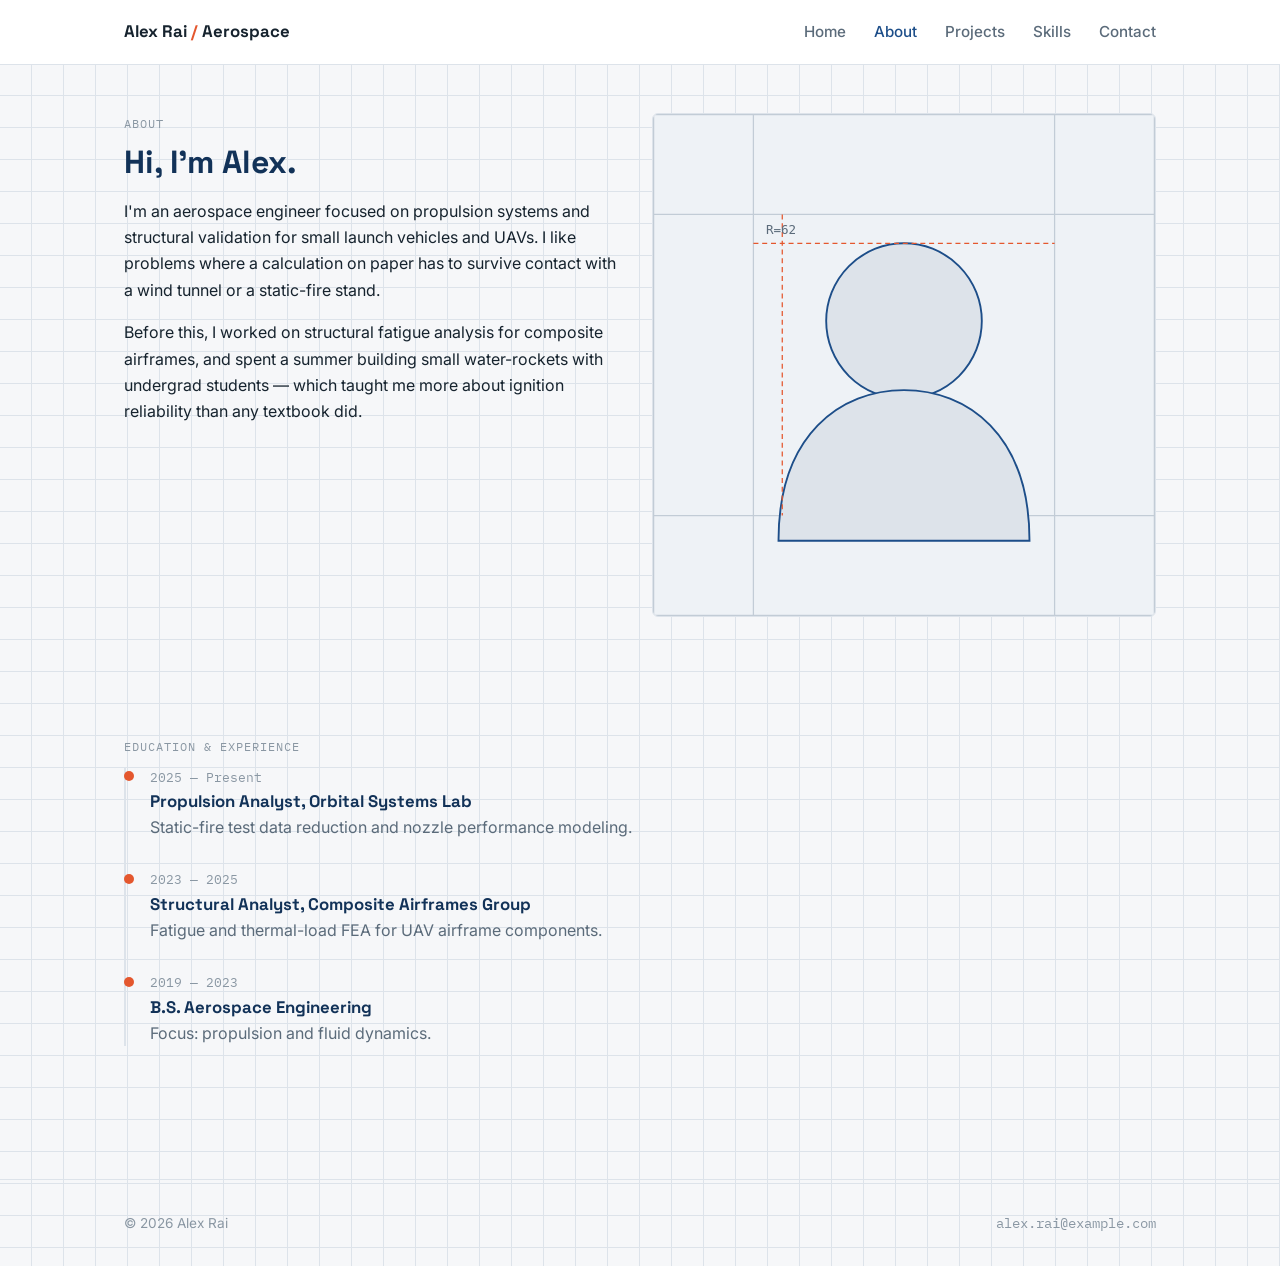
==== about.html @ cb61c3d7 "Add aerospace engineering site pages" ====
<!doctype html>
<html lang="en">
<head>
<meta charset="utf-8" />
<meta name="viewport" content="width=device-width, initial-scale=1" />
<title>About — Alex Rai</title>
<link rel="preconnect" href="https://fonts.googleapis.com" />
<link href="https://fonts.googleapis.com/css2?family=Space+Grotesk:wght@500;700&family=Inter:wght@400;500;600&family=IBM+Plex+Mono:wght@400;500&display=swap" rel="stylesheet" />
<link rel="stylesheet" href="style.css" />
</head>
<body>

  <header class="site-header">
    <div class="wrap">
      <a href="index.html" class="brand">Alex Rai <span>/</span> Aerospace</a>
      <nav class="site-nav">
        <a href="index.html">Home</a>
        <a href="about.html" class="active">About</a>
        <a href="projects.html">Projects</a>
        <a href="skills.html">Skills</a>
        <a href="contact.html">Contact</a>
      </nav>
    </div>
  </header>

  <section style="padding-top:3rem">
    <div class="wrap grid-2">
      <div>
        <p class="section-label">About</p>
        <h1 style="font-size:2rem">Hi, I'm Alex.</h1>
        <p>
          I'm an aerospace engineer focused on propulsion systems and structural
          validation for small launch vehicles and UAVs. I like problems where
          a calculation on paper has to survive contact with a wind tunnel or
          a static-fire stand.
        </p>
        <p>
          Before this, I worked on structural fatigue analysis for composite
          airframes, and spent a summer building small water-rockets with
          undergrad students — which taught me more about ignition reliability
          than any textbook did.
        </p>
      </div>
      <div>
        <img src="images/portrait-placeholder.svg" alt="Placeholder portrait of Alex Rai" style="width:100%; border-radius:6px; border:1px solid var(--border)" />
      </div>
    </div>
  </section>

  <section>
    <div class="wrap">
      <p class="section-label">Education &amp; experience</p>
      <div class="timeline">
        <div class="timeline-item">
          <div class="timeline-date">2025 — Present</div>
          <h3 style="font-size:1.05rem; margin:0.2rem 0">Propulsion Analyst, Orbital Systems Lab</h3>
          <p style="color:var(--text-muted); margin:0">Static-fire test data reduction and nozzle performance modeling.</p>
        </div>
        <div class="timeline-item">
          <div class="timeline-date">2023 — 2025</div>
          <h3 style="font-size:1.05rem; margin:0.2rem 0">Structural Analyst, Composite Airframes Group</h3>
          <p style="color:var(--text-muted); margin:0">Fatigue and thermal-load FEA for UAV airframe components.</p>
        </div>
        <div class="timeline-item">
          <div class="timeline-date">2019 — 2023</div>
          <h3 style="font-size:1.05rem; margin:0.2rem 0">B.S. Aerospace Engineering</h3>
          <p style="color:var(--text-muted); margin:0">Focus: propulsion and fluid dynamics.</p>
        </div>
      </div>
    </div>
  </section>

  <footer class="site-footer">
    <div class="wrap">
      <span>&copy; 2026 Alex Rai</span>
      <span class="mono">alex.rai@example.com</span>
    </div>
  </footer>

</body>
</html>
---- style.css ----
/* =====================================================
   DESIGN TOKENS
   Change a value here and it updates EVERYWHERE it's used.
   This is the entire reason we use variables instead of
   typing the same color/font in a hundred places.
   ===================================================== */
:root {
  --bg: #f6f7f9;
  --surface: #ffffff;
  --border: #dde3ea;
  --border-strong: #c2ccd6;

  --text: #16232e;
  --text-muted: #5b6b7a;
  --text-dim: #8a97a3;

  --primary: #1d4e89;      /* blueprint blue - headings, links, nav */
  --primary-dark: #123258;
  --accent: #e4572e;       /* aerospace orange - buttons, highlights */
  --accent-dark: #c8431d;

  --font-display: 'Space Grotesk', 'Segoe UI', sans-serif;
  --font-body: 'Inter', -apple-system, sans-serif;
  --font-mono: 'IBM Plex Mono', ui-monospace, monospace;

  --max-w: 1080px;
  --radius: 6px;
}

* { box-sizing: border-box; }

body {
  margin: 0;
  background: var(--bg);
  color: var(--text);
  font-family: var(--font-body);
  font-size: 16px;
  line-height: 1.65;
  /* subtle blueprint grid, this is the site's signature background */
  background-image:
    linear-gradient(var(--border) 1px, transparent 1px),
    linear-gradient(90deg, var(--border) 1px, transparent 1px);
  background-size: 32px 32px;
  background-position: -1px -1px;
}

h1, h2, h3 {
  font-family: var(--font-display);
  color: var(--primary-dark);
  line-height: 1.2;
  margin: 0 0 0.5em;
}

p { margin: 0 0 1em; }
a { color: var(--primary); text-decoration: none; }
a:hover { text-decoration: underline; }

.wrap { max-width: var(--max-w); margin: 0 auto; padding: 0 1.5rem; }

.mono { font-family: var(--font-mono); }

/* =====================================================
   HEADER / NAVIGATION
   The same header markup is copy-pasted at the top of
   EVERY page. This is the main tradeoff of plain multi-page
   HTML (a tool like Astro lets you write this once) - but
   it's simple and totally fine for a site this size.
   ===================================================== */
.site-header {
  background: var(--surface);
  border-bottom: 1px solid var(--border);
  position: sticky;
  top: 0;
  z-index: 10;
}

.site-header .wrap {
  display: flex;
  align-items: center;
  justify-content: space-between;
  height: 64px;
}

.brand {
  font-family: var(--font-display);
  font-weight: 700;
  color: var(--text);
  font-size: 1.05rem;
}

.brand span { color: var(--accent); }

.site-nav {
  display: flex;
  gap: 1.75rem;
}

.site-nav a {
  color: var(--text-muted);
  font-weight: 500;
  font-size: 0.95rem;
}

.site-nav a:hover,
.site-nav a.active {
  color: var(--primary);
  text-decoration: none;
}

/* =====================================================
   BUTTONS
   ===================================================== */
.btn {
  display: inline-block;
  padding: 0.7rem 1.4rem;
  border-radius: var(--radius);
  font-weight: 600;
  font-size: 0.95rem;
  border: 1px solid transparent;
  cursor: pointer;
}

.btn:hover { text-decoration: none; }

.btn-primary {
  background: var(--accent);
  color: #fff;
}
.btn-primary:hover { background: var(--accent-dark); }

.btn-outline {
  background: transparent;
  border-color: var(--border-strong);
  color: var(--text);
}
.btn-outline:hover { border-color: var(--primary); color: var(--primary); }

/* =====================================================
   HERO (homepage top section)
   ===================================================== */
.hero {
  padding: 5rem 0 4rem;
}

.hero__grid {
  display: grid;
  grid-template-columns: 1.2fr 0.8fr;
  gap: 3rem;
  align-items: center;
}

.eyebrow {
  font-family: var(--font-mono);
  font-size: 0.8rem;
  letter-spacing: 0.08em;
  text-transform: uppercase;
  color: var(--accent-dark);
  margin-bottom: 1rem;
}

.hero h1 {
  font-size: clamp(2.2rem, 4vw, 3.2rem);
}

.hero__tagline {
  color: var(--text-muted);
  font-size: 1.15rem;
  max-width: 48ch;
  margin-bottom: 2rem;
}

.hero__actions { display: flex; gap: 1rem; }

.hero__portrait img {
  width: 100%;
  border-radius: var(--radius);
  border: 1px solid var(--border);
  display: block;
}

@media (max-width: 760px) {
  .hero__grid { grid-template-columns: 1fr; }
}

/* =====================================================
   SECTIONS / CARDS (reused across About, Projects, Skills)
   ===================================================== */
section { padding: 3.5rem 0; }

.section-label {
  font-family: var(--font-mono);
  font-size: 0.78rem;
  letter-spacing: 0.08em;
  text-transform: uppercase;
  color: var(--text-dim);
  margin-bottom: 0.6rem;
}

.card {
  background: var(--surface);
  border: 1px solid var(--border);
  border-radius: var(--radius);
  padding: 1.6rem;
}

.grid-2 { display: grid; grid-template-columns: 1fr 1fr; gap: 1.5rem; }
.grid-3 { display: grid; grid-template-columns: repeat(3, 1fr); gap: 1.5rem; }

@media (max-width: 760px) {
  .grid-2, .grid-3 { grid-template-columns: 1fr; }
}

/* project card */
.project-card img {
  width: 100%;
  border-radius: var(--radius) var(--radius) 0 0;
  display: block;
  border-bottom: 1px solid var(--border);
}

.project-card .card-body { padding: 1.3rem; }

.tag-row { display: flex; flex-wrap: wrap; gap: 0.4rem; margin-top: 0.8rem; }

.tag {
  font-family: var(--font-mono);
  font-size: 0.72rem;
  background: #eef2f6;
  color: var(--primary-dark);
  padding: 0.2rem 0.55rem;
  border-radius: 4px;
}

/* skills page */
.skill-group h3 {
  font-size: 1.05rem;
  border-bottom: 2px solid var(--accent);
  display: inline-block;
  padding-bottom: 0.2rem;
  margin-bottom: 1rem;
}

.skill-list { list-style: none; margin: 0; padding: 0; }
.skill-list li {
  display: flex;
  justify-content: space-between;
  padding: 0.5rem 0;
  border-bottom: 1px solid var(--border);
  font-size: 0.95rem;
}
.skill-list li:last-child { border-bottom: none; }
.skill-level { color: var(--text-dim); font-family: var(--font-mono); font-size: 0.82rem; }

/* timeline (about page) */
.timeline { border-left: 2px solid var(--border); padding-left: 1.5rem; }
.timeline-item { margin-bottom: 1.8rem; position: relative; }
.timeline-item::before {
  content: '';
  position: absolute;
  left: -1.61rem;
  top: 0.3rem;
  width: 10px;
  height: 10px;
  border-radius: 50%;
  background: var(--accent);
}
.timeline-date {
  font-family: var(--font-mono);
  font-size: 0.8rem;
  color: var(--text-dim);
}

/* contact page */
.contact-grid { display: grid; grid-template-columns: 1fr 1fr; gap: 2rem; }
@media (max-width: 760px) { .contact-grid { grid-template-columns: 1fr; } }

.form-field { margin-bottom: 1.1rem; }
.form-field label {
  display: block;
  font-size: 0.85rem;
  font-weight: 600;
  margin-bottom: 0.4rem;
  color: var(--text-muted);
}
.form-field input,
.form-field textarea {
  width: 100%;
  padding: 0.7rem 0.8rem;
  border: 1px solid var(--border-strong);
  border-radius: var(--radius);
  font-family: var(--font-body);
  font-size: 0.95rem;
  background: var(--surface);
  color: var(--text);
}
.form-field textarea { resize: vertical; min-height: 120px; }

.contact-list { list-style: none; margin: 0; padding: 0; }
.contact-list li { display: flex; gap: 0.8rem; padding: 0.6rem 0; border-bottom: 1px solid var(--border); }
.contact-list .label { width: 90px; color: var(--text-dim); font-family: var(--font-mono); font-size: 0.78rem; flex-shrink: 0; padding-top: 0.15rem; }

/* =====================================================
   FOOTER
   ===================================================== */
.site-footer {
  border-top: 1px solid var(--border);
  padding: 2rem 0;
  margin-top: 3rem;
  color: var(--text-dim);
  font-size: 0.85rem;
}
.site-footer .wrap { display: flex; justify-content: space-between; }

@media (max-width: 560px) {
  .site-nav { gap: 1rem; font-size: 0.85rem; }
  .site-footer .wrap { flex-direction: column; gap: 0.4rem; }
}
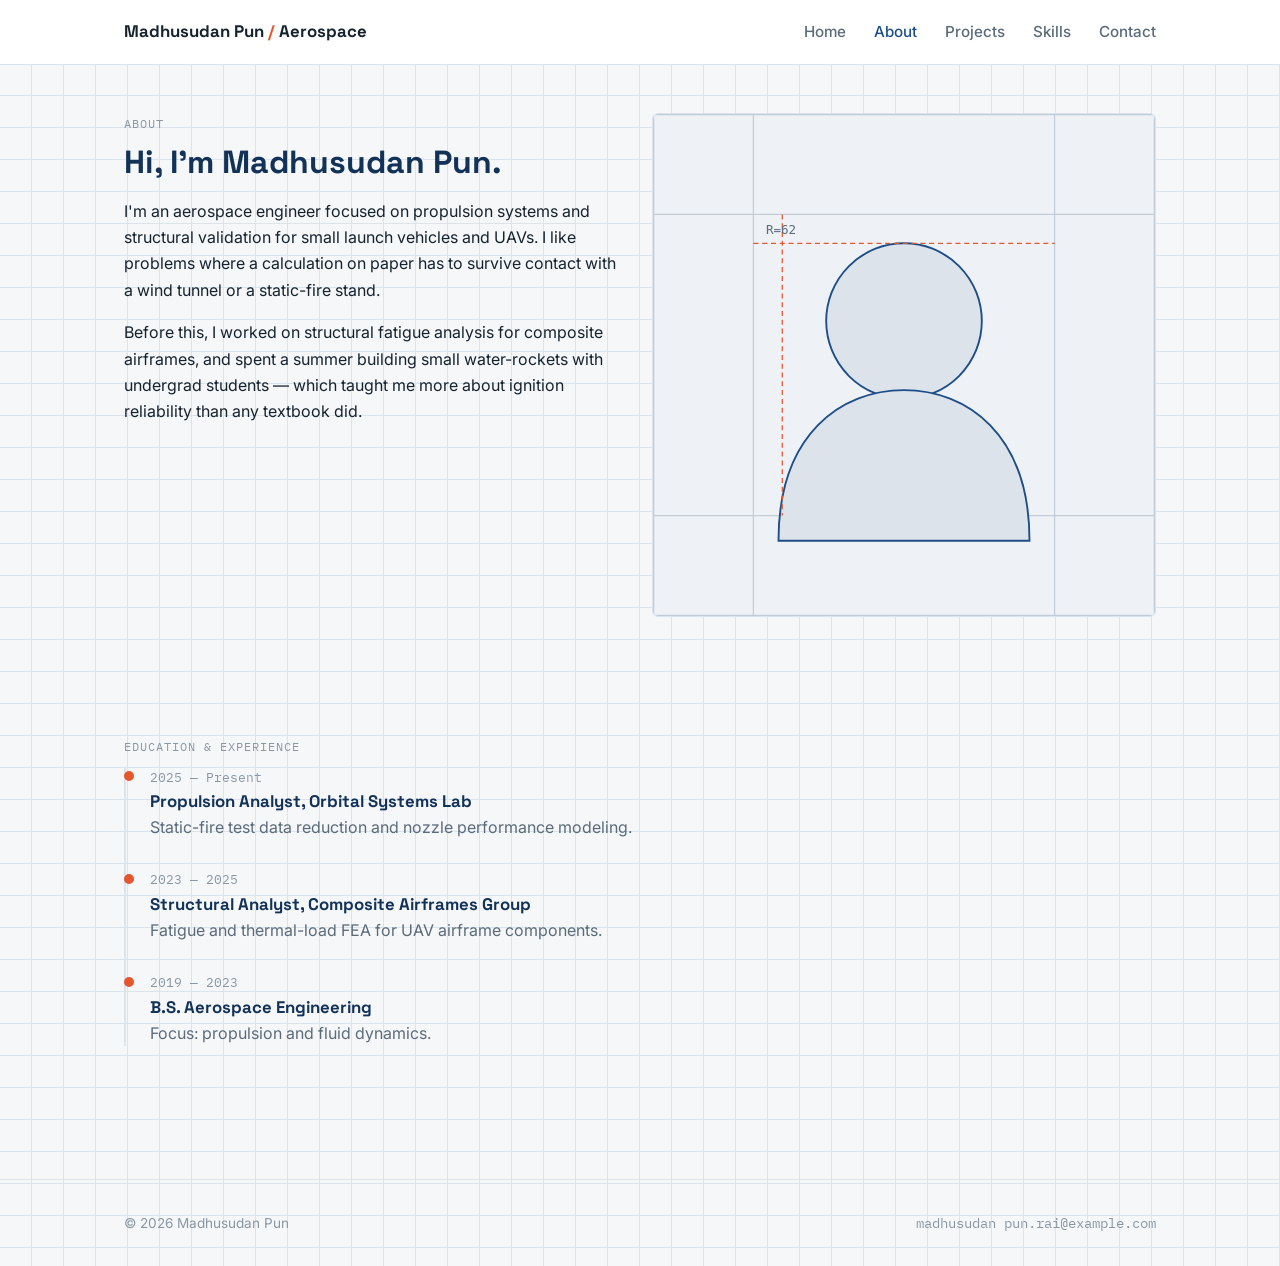
==== commit 504e09ed: "update" ====
--- a/about.html
+++ b/about.html
@@ -3,7 +3,7 @@
 <head>
 <meta charset="utf-8" />
 <meta name="viewport" content="width=device-width, initial-scale=1" />
-<title>About — Alex Rai</title>
+<title>About — Madhusudan Pun</title>
 <link rel="preconnect" href="https://fonts.googleapis.com" />
 <link href="https://fonts.googleapis.com/css2?family=Space+Grotesk:wght@500;700&family=Inter:wght@400;500;600&family=IBM+Plex+Mono:wght@400;500&display=swap" rel="stylesheet" />
 <link rel="stylesheet" href="style.css" />
@@ -12,7 +12,7 @@
 
   <header class="site-header">
     <div class="wrap">
-      <a href="index.html" class="brand">Alex Rai <span>/</span> Aerospace</a>
+      <a href="index.html" class="brand">Madhusudan Pun <span>/</span> Aerospace</a>
       <nav class="site-nav">
         <a href="index.html">Home</a>
         <a href="about.html" class="active">About</a>
@@ -27,7 +27,7 @@
     <div class="wrap grid-2">
       <div>
         <p class="section-label">About</p>
-        <h1 style="font-size:2rem">Hi, I'm Alex.</h1>
+        <h1 style="font-size:2rem">Hi, I'm Madhusudan Pun.</h1>
         <p>
           I'm an aerospace engineer focused on propulsion systems and structural
           validation for small launch vehicles and UAVs. I like problems where
@@ -42,7 +42,7 @@
         </p>
       </div>
       <div>
-        <img src="images/portrait-placeholder.svg" alt="Placeholder portrait of Alex Rai" style="width:100%; border-radius:6px; border:1px solid var(--border)" />
+        <img src="images/portrait-placeholder.svg" alt="Placeholder portrait of Madhusudan Pun" style="width:100%; border-radius:6px; border:1px solid var(--border)" />
       </div>
     </div>
   </section>
@@ -72,8 +72,8 @@
 
   <footer class="site-footer">
     <div class="wrap">
-      <span>&copy; 2026 Alex Rai</span>
-      <span class="mono">alex.rai@example.com</span>
+      <span>&copy; 2026 Madhusudan Pun</span>
+      <span class="mono">madhusudan pun.rai@example.com</span>
     </div>
   </footer>
 
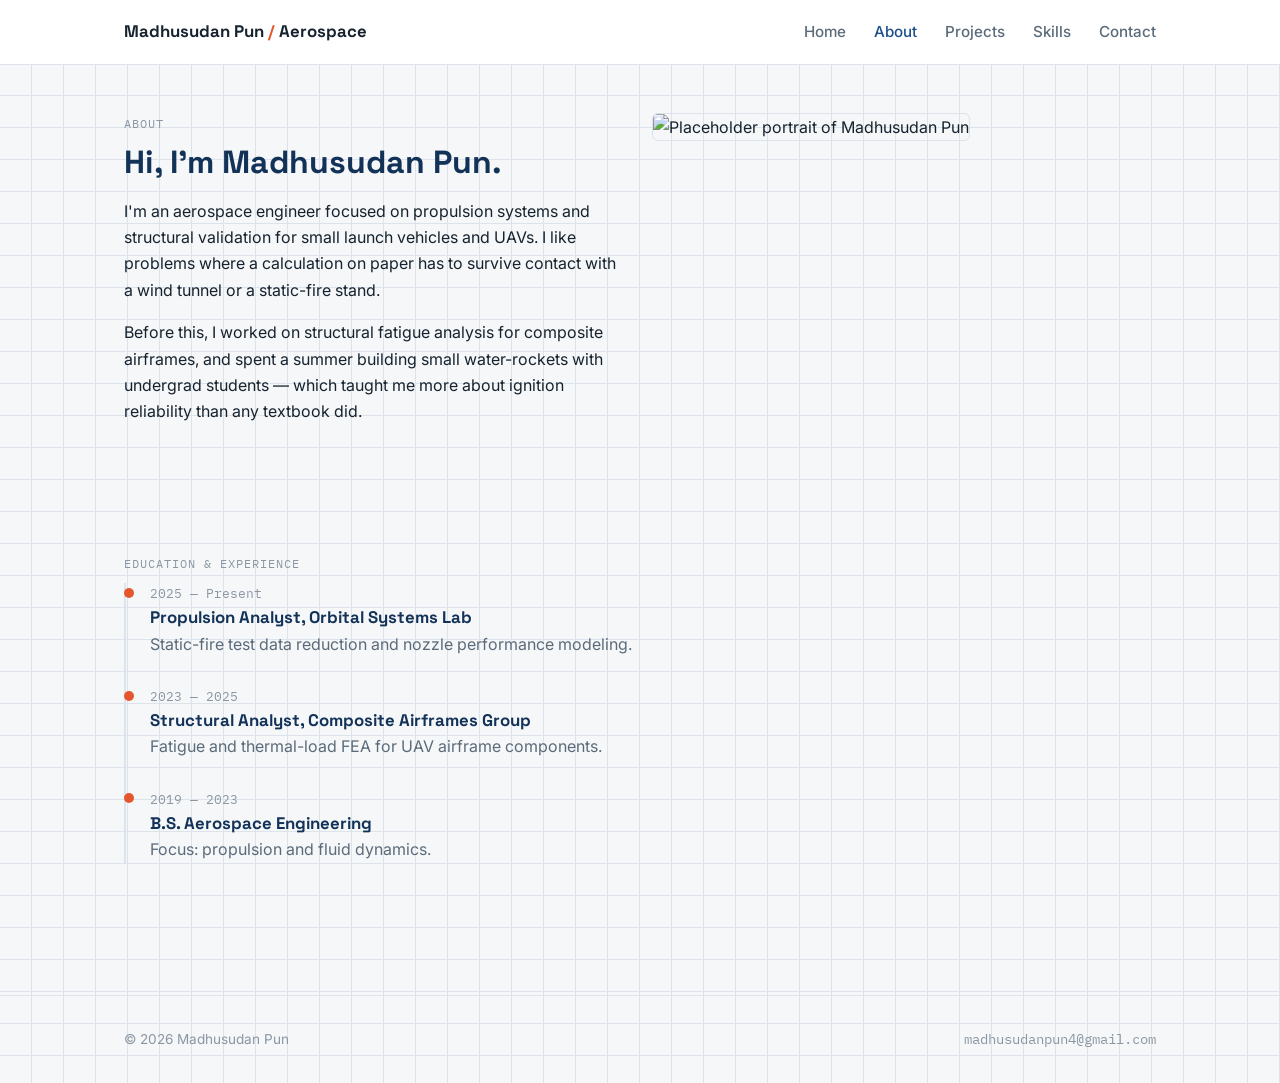
==== commit f0f511fb: "updates" ====
--- a/about.html
+++ b/about.html
@@ -42,7 +42,7 @@
         </p>
       </div>
       <div>
-        <img src="images/portrait-placeholder.svg" alt="Placeholder portrait of Madhusudan Pun" style="width:100%; border-radius:6px; border:1px solid var(--border)" />
+        <img src="images/DSC05765.JPG" alt="Placeholder portrait of Madhusudan Pun" style="width:100%; border-radius:6px; border:1px solid var(--border)" />
       </div>
     </div>
   </section>
@@ -73,7 +73,7 @@
   <footer class="site-footer">
     <div class="wrap">
       <span>&copy; 2026 Madhusudan Pun</span>
-      <span class="mono">madhusudan pun.rai@example.com</span>
+      <span class="mono">madhusudanpun4@gmail.com</span>
     </div>
   </footer>
 
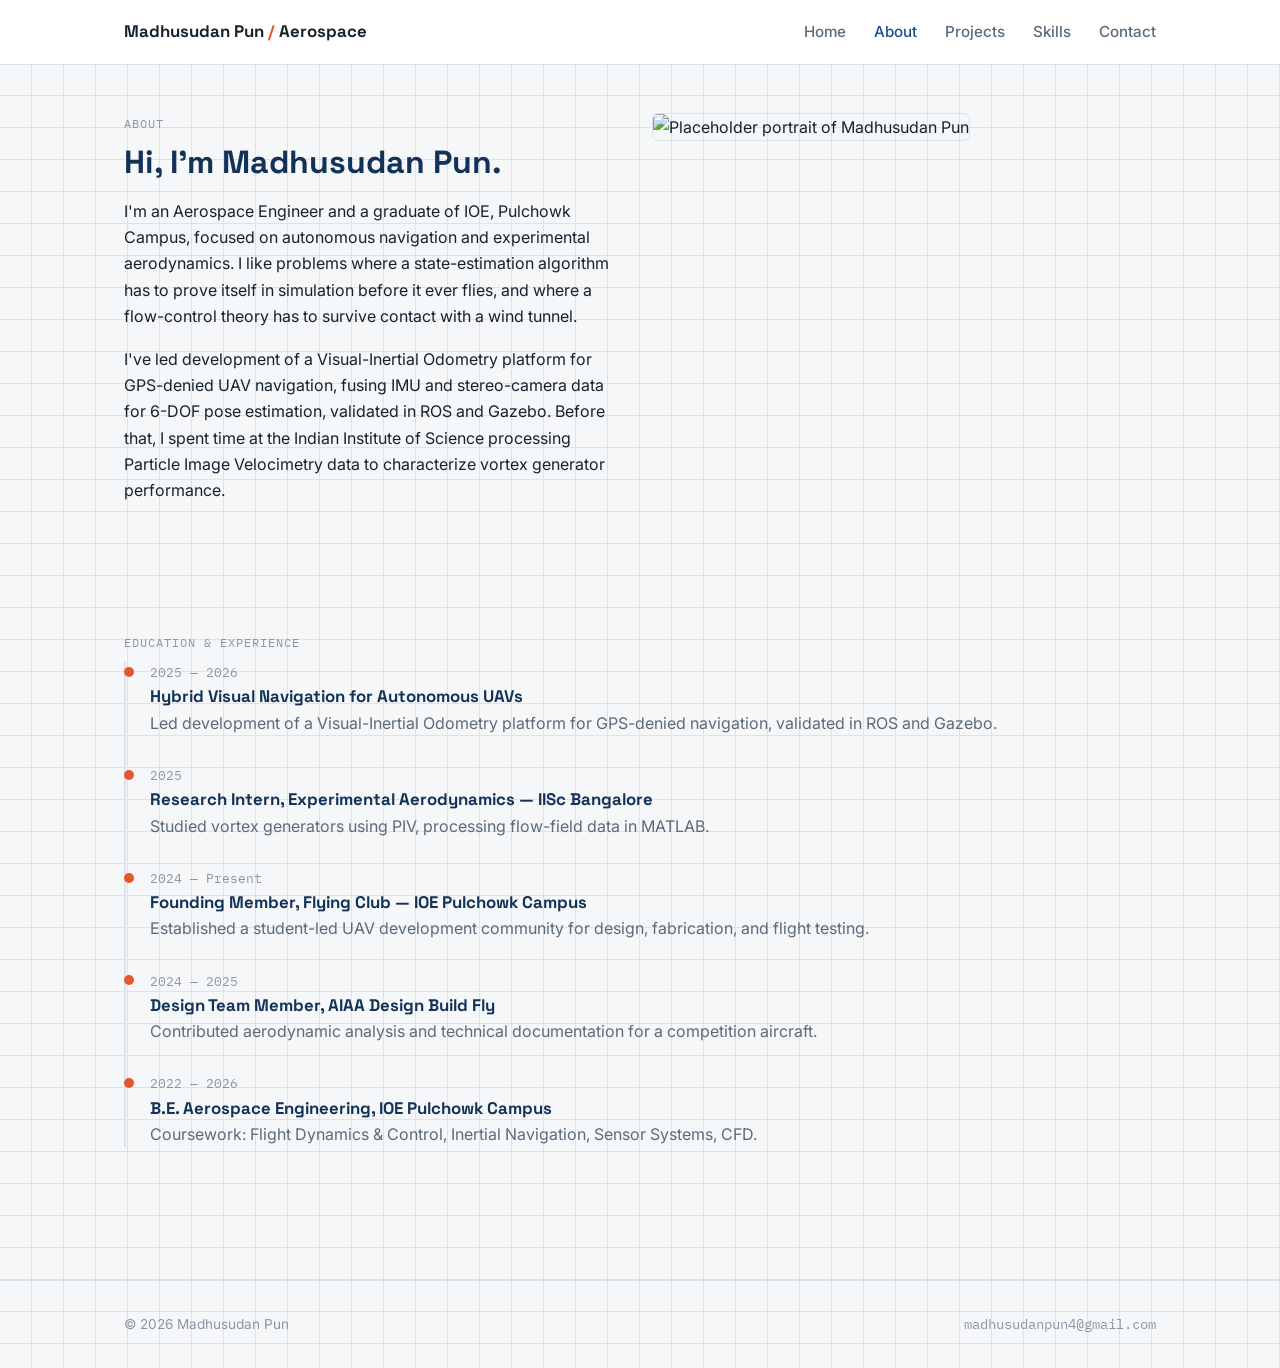
==== commit 93cade99: "update" ====
--- a/about.html
+++ b/about.html
@@ -14,7 +14,7 @@
     <div class="wrap">
       <a href="index.html" class="brand">Madhusudan Pun <span>/</span> Aerospace</a>
       <nav class="site-nav">
-        <a href="index.html">Home</a>
+        <a href="index000.html">Home</a>
         <a href="about.html" class="active">About</a>
         <a href="projects.html">Projects</a>
         <a href="skills.html">Skills</a>
@@ -29,16 +29,18 @@
         <p class="section-label">About</p>
         <h1 style="font-size:2rem">Hi, I'm Madhusudan Pun.</h1>
         <p>
-          I'm an aerospace engineer focused on propulsion systems and structural
-          validation for small launch vehicles and UAVs. I like problems where
-          a calculation on paper has to survive contact with a wind tunnel or
-          a static-fire stand.
+          I'm an Aerospace Engineer and a graduate of IOE, Pulchowk Campus,
+          focused on autonomous navigation and experimental aerodynamics. I like
+          problems where a state-estimation algorithm has to prove itself in
+          simulation before it ever flies, and where a flow-control theory has
+          to survive contact with a wind tunnel.
         </p>
         <p>
-          Before this, I worked on structural fatigue analysis for composite
-          airframes, and spent a summer building small water-rockets with
-          undergrad students — which taught me more about ignition reliability
-          than any textbook did.
+          I've led development of a Visual-Inertial Odometry platform for
+          GPS-denied UAV navigation, fusing IMU and stereo-camera data for
+          6-DOF pose estimation, validated in ROS and Gazebo. Before that, I
+          spent time at the Indian Institute of Science processing Particle
+          Image Velocimetry data to characterize vortex generator performance.
         </p>
       </div>
       <div>
@@ -52,19 +54,29 @@
       <p class="section-label">Education &amp; experience</p>
       <div class="timeline">
         <div class="timeline-item">
-          <div class="timeline-date">2025 — Present</div>
-          <h3 style="font-size:1.05rem; margin:0.2rem 0">Propulsion Analyst, Orbital Systems Lab</h3>
-          <p style="color:var(--text-muted); margin:0">Static-fire test data reduction and nozzle performance modeling.</p>
+          <div class="timeline-date">2025 — 2026</div>
+          <h3 style="font-size:1.05rem; margin:0.2rem 0">Hybrid Visual Navigation for Autonomous UAVs</h3>
+          <p style="color:var(--text-muted); margin:0">Led development of a Visual-Inertial Odometry platform for GPS-denied navigation, validated in ROS and Gazebo.</p>
         </div>
         <div class="timeline-item">
-          <div class="timeline-date">2023 — 2025</div>
-          <h3 style="font-size:1.05rem; margin:0.2rem 0">Structural Analyst, Composite Airframes Group</h3>
-          <p style="color:var(--text-muted); margin:0">Fatigue and thermal-load FEA for UAV airframe components.</p>
+          <div class="timeline-date">2025</div>
+          <h3 style="font-size:1.05rem; margin:0.2rem 0">Research Intern, Experimental Aerodynamics — IISc Bangalore</h3>
+          <p style="color:var(--text-muted); margin:0">Studied vortex generators using PIV, processing flow-field data in MATLAB.</p>
         </div>
         <div class="timeline-item">
-          <div class="timeline-date">2019 — 2023</div>
-          <h3 style="font-size:1.05rem; margin:0.2rem 0">B.S. Aerospace Engineering</h3>
-          <p style="color:var(--text-muted); margin:0">Focus: propulsion and fluid dynamics.</p>
+          <div class="timeline-date">2024 — Present</div>
+          <h3 style="font-size:1.05rem; margin:0.2rem 0">Founding Member, Flying Club — IOE Pulchowk Campus</h3>
+          <p style="color:var(--text-muted); margin:0">Established a student-led UAV development community for design, fabrication, and flight testing.</p>
+        </div>
+        <div class="timeline-item">
+          <div class="timeline-date">2024 — 2025</div>
+          <h3 style="font-size:1.05rem; margin:0.2rem 0">Design Team Member, AIAA Design Build Fly</h3>
+          <p style="color:var(--text-muted); margin:0">Contributed aerodynamic analysis and technical documentation for a competition aircraft.</p>
+        </div>
+        <div class="timeline-item">
+          <div class="timeline-date">2022 — 2026</div>
+          <h3 style="font-size:1.05rem; margin:0.2rem 0">B.E. Aerospace Engineering, IOE Pulchowk Campus</h3>
+          <p style="color:var(--text-muted); margin:0">Coursework: Flight Dynamics & Control, Inertial Navigation, Sensor Systems, CFD.</p>
         </div>
       </div>
     </div>
--- a/style.css
+++ b/style.css
@@ -210,7 +210,59 @@
   .grid-2, .grid-3 { grid-template-columns: 1fr; }
 }
 
-/* project card */
+/* report card - a clickable link to a PDF, styled to stand out
+   from regular body text, used on project pages */
+.report-card {
+  display: flex;
+  align-items: center;
+  gap: 1rem;
+  margin-bottom: 2.5rem;
+  padding: 1.1rem 1.3rem;
+  text-decoration: none;
+  color: inherit;
+  transition: border-color 0.15s ease, transform 0.15s ease;
+}
+.report-card:hover {
+  text-decoration: none;
+  border-color: var(--primary);
+  transform: translateY(-1px);
+}
+.report-card__icon {
+  width: 38px;
+  height: 38px;
+  flex-shrink: 0;
+  border-radius: 6px;
+  background: #eef2f6;
+  color: var(--primary);
+  display: flex;
+  align-items: center;
+  justify-content: center;
+}
+.report-card__icon svg { width: 18px; height: 18px; }
+.report-card__text { flex: 1; display: flex; flex-direction: column; gap: 0.15rem; }
+.report-card__title { font-weight: 600; font-size: 0.98rem; }
+.report-card__meta { font-size: 0.76rem; color: var(--text-dim); }
+.report-card__action {
+  font-size: 0.82rem;
+  color: var(--accent-dark);
+  font-weight: 600;
+  flex-shrink: 0;
+}
+
+/* project card (works whether it's a <div> or an <a>) */
+a.project-card {
+  color: inherit;
+  text-decoration: none;
+  transition: transform 0.15s ease, border-color 0.15s ease;
+}
+a.project-card:hover {
+  text-decoration: none;
+  transform: translateY(-2px);
+  border-color: var(--primary);
+}
+a.project-card .card-body h3 { transition: color 0.15s ease; }
+a.project-card:hover .card-body h3 { color: var(--primary); }
+
 .project-card img {
   width: 100%;
   border-radius: var(--radius) var(--radius) 0 0;
